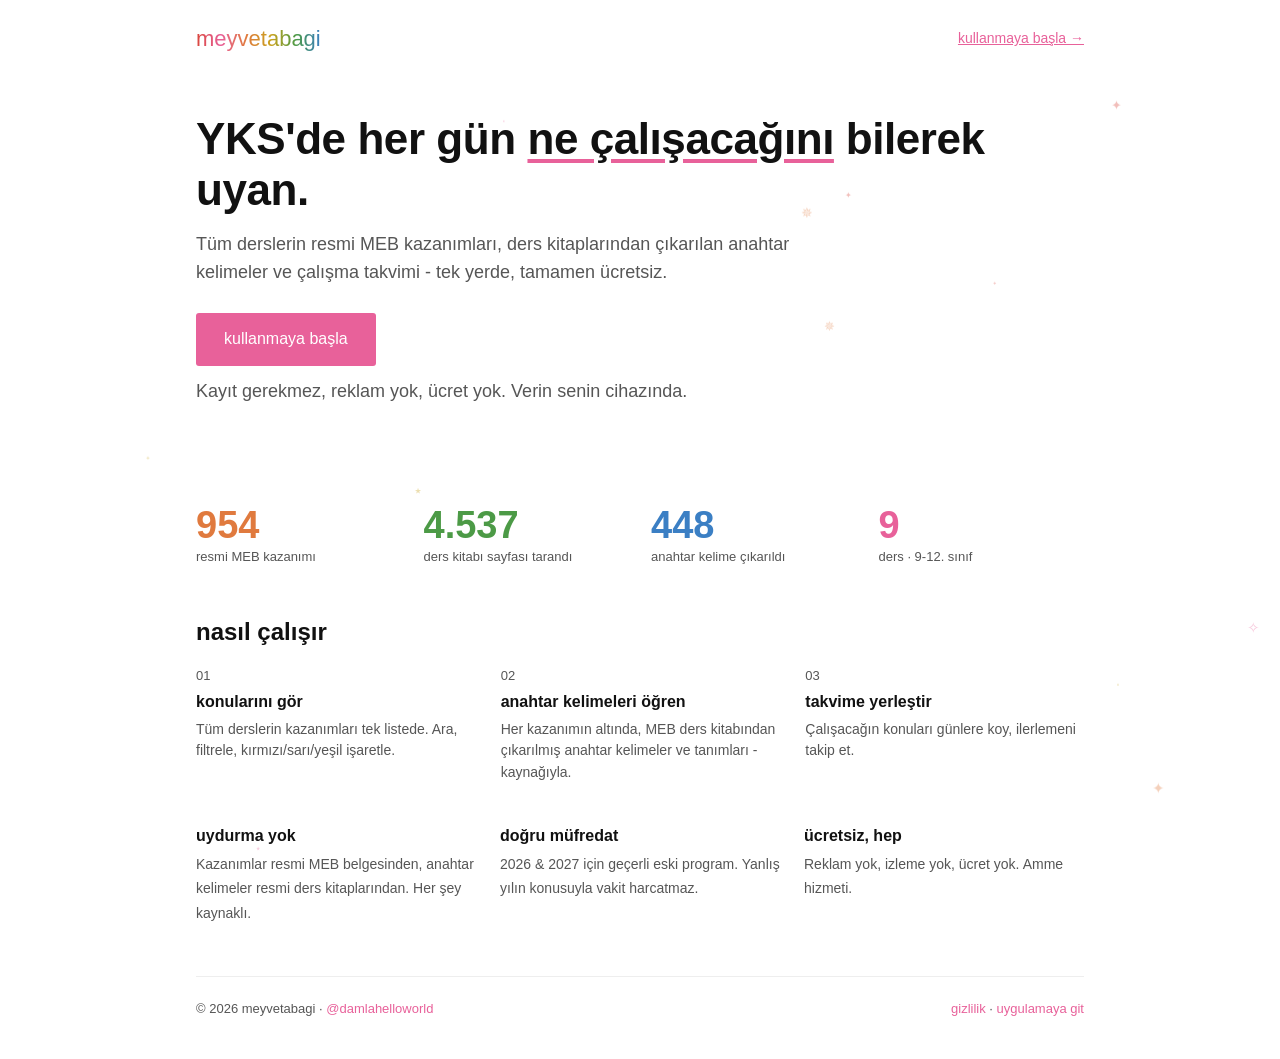
==== index.html @ ead10c21 "root redirect to web landing so clean pages url works" ====
<!doctype html>
<html lang="tr">
<head>
<meta charset="utf-8">
<meta http-equiv="refresh" content="0; url=web/index.html">
<link rel="canonical" href="https://damlahelloworld.github.io/meyvetabagi/web/index.html">
<title>meyvetabagi</title>
</head>
<body><a href="web/index.html">meyvetabagi'ye git →</a></body>
</html>
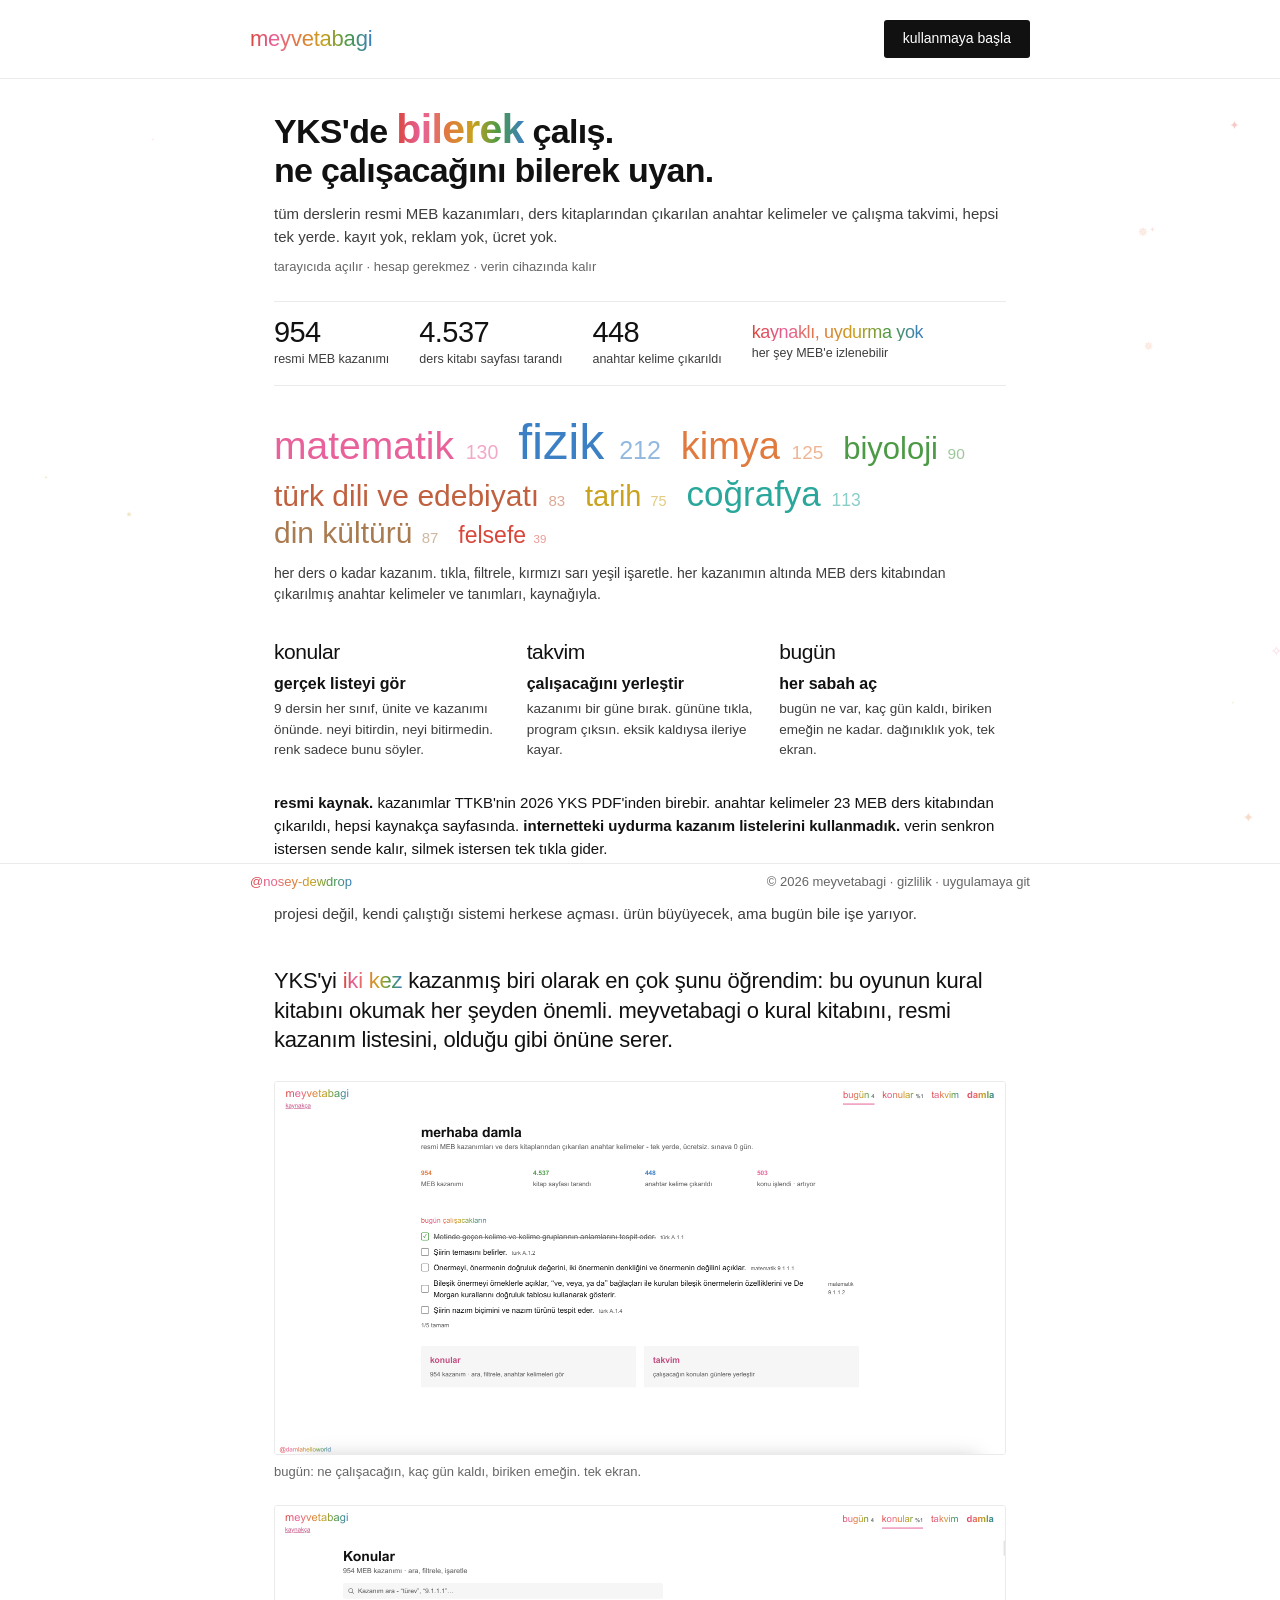
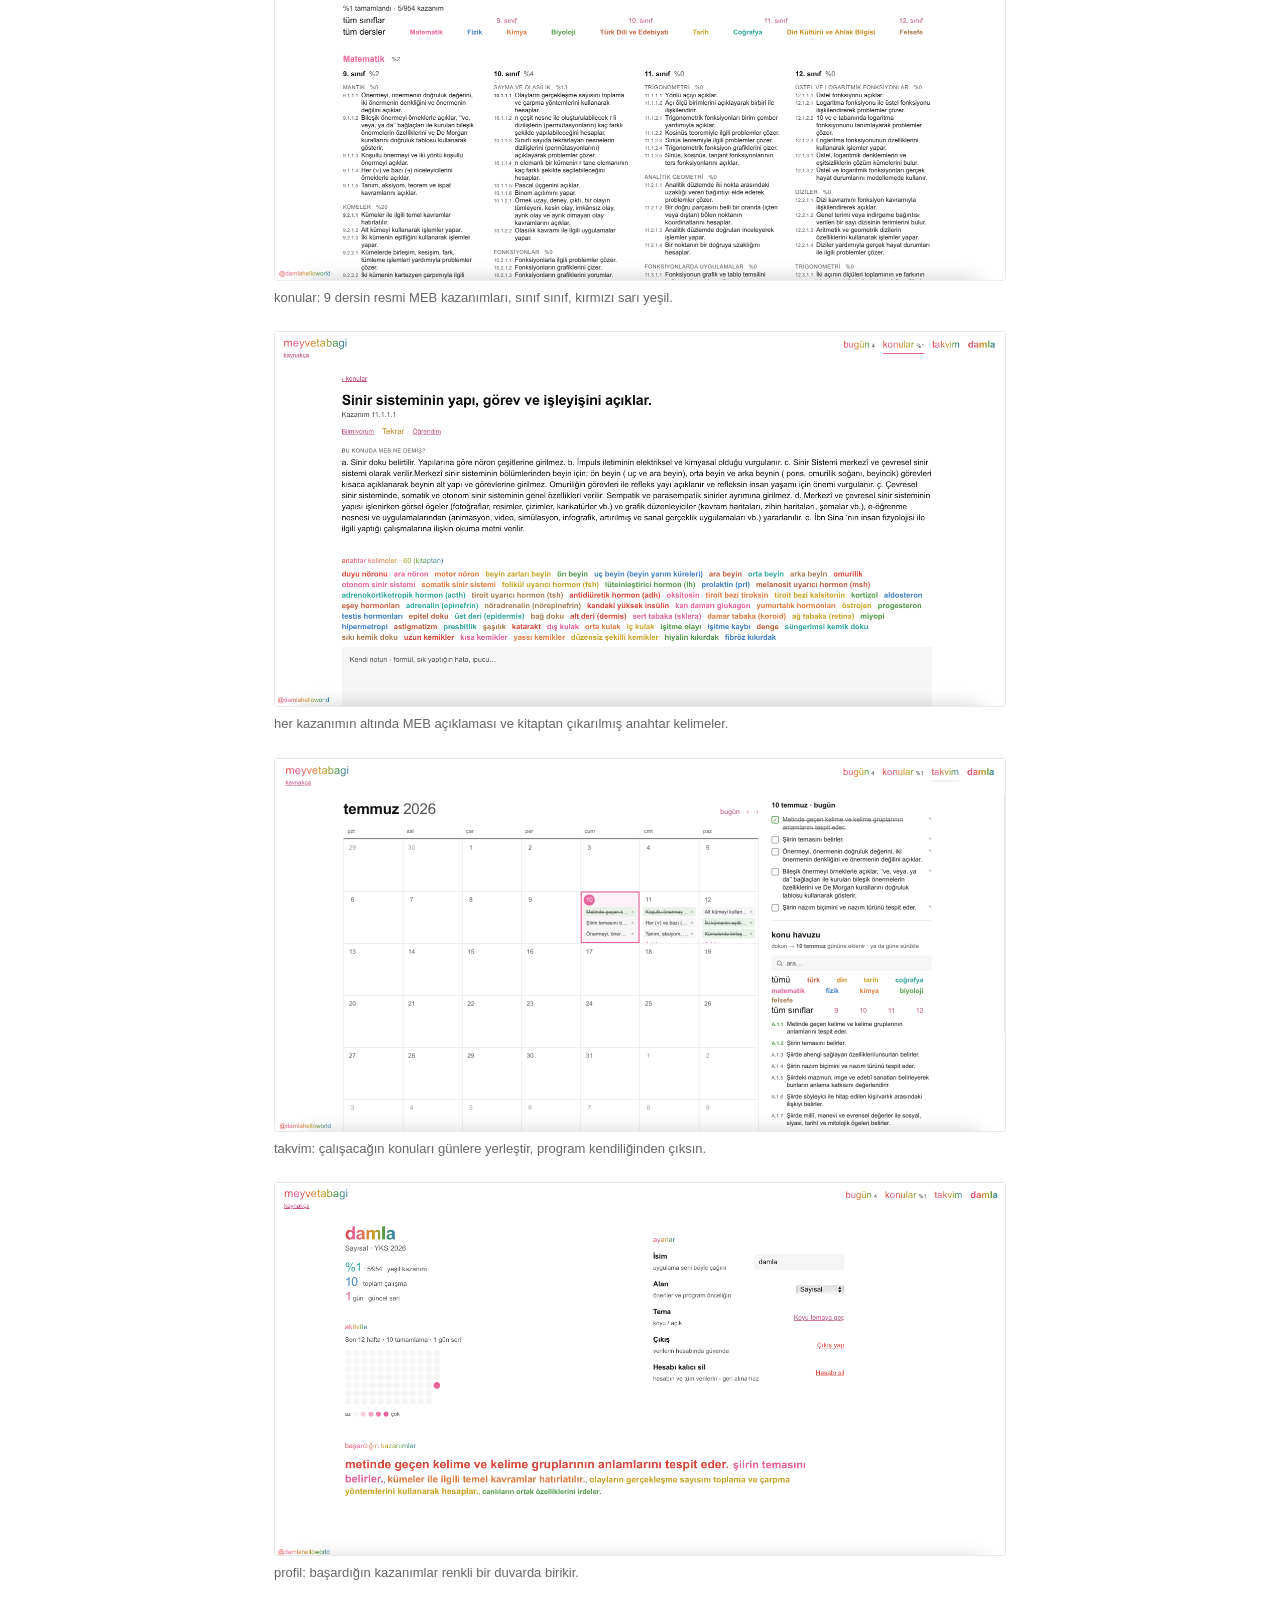
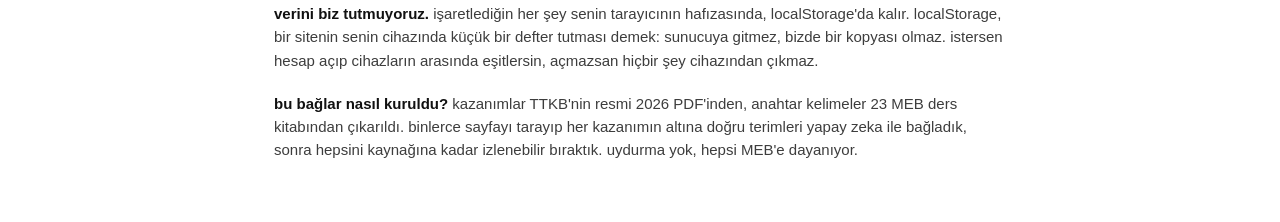
==== commit 4b0b8a66: "rebrand damlahelloworld to noseydewdrop" ====
--- a/index.html
+++ b/index.html
@@ -3,7 +3,7 @@
 <head>
 <meta charset="utf-8">
 <meta http-equiv="refresh" content="0; url=web/index.html">
-<link rel="canonical" href="https://damlahelloworld.github.io/meyvetabagi/web/index.html">
+<link rel="canonical" href="https://nosey-dewdrop.github.io/meyvetabagi/web/index.html">
 <title>meyvetabagi</title>
 </head>
 <body><a href="web/index.html">meyvetabagi'ye git →</a></body>
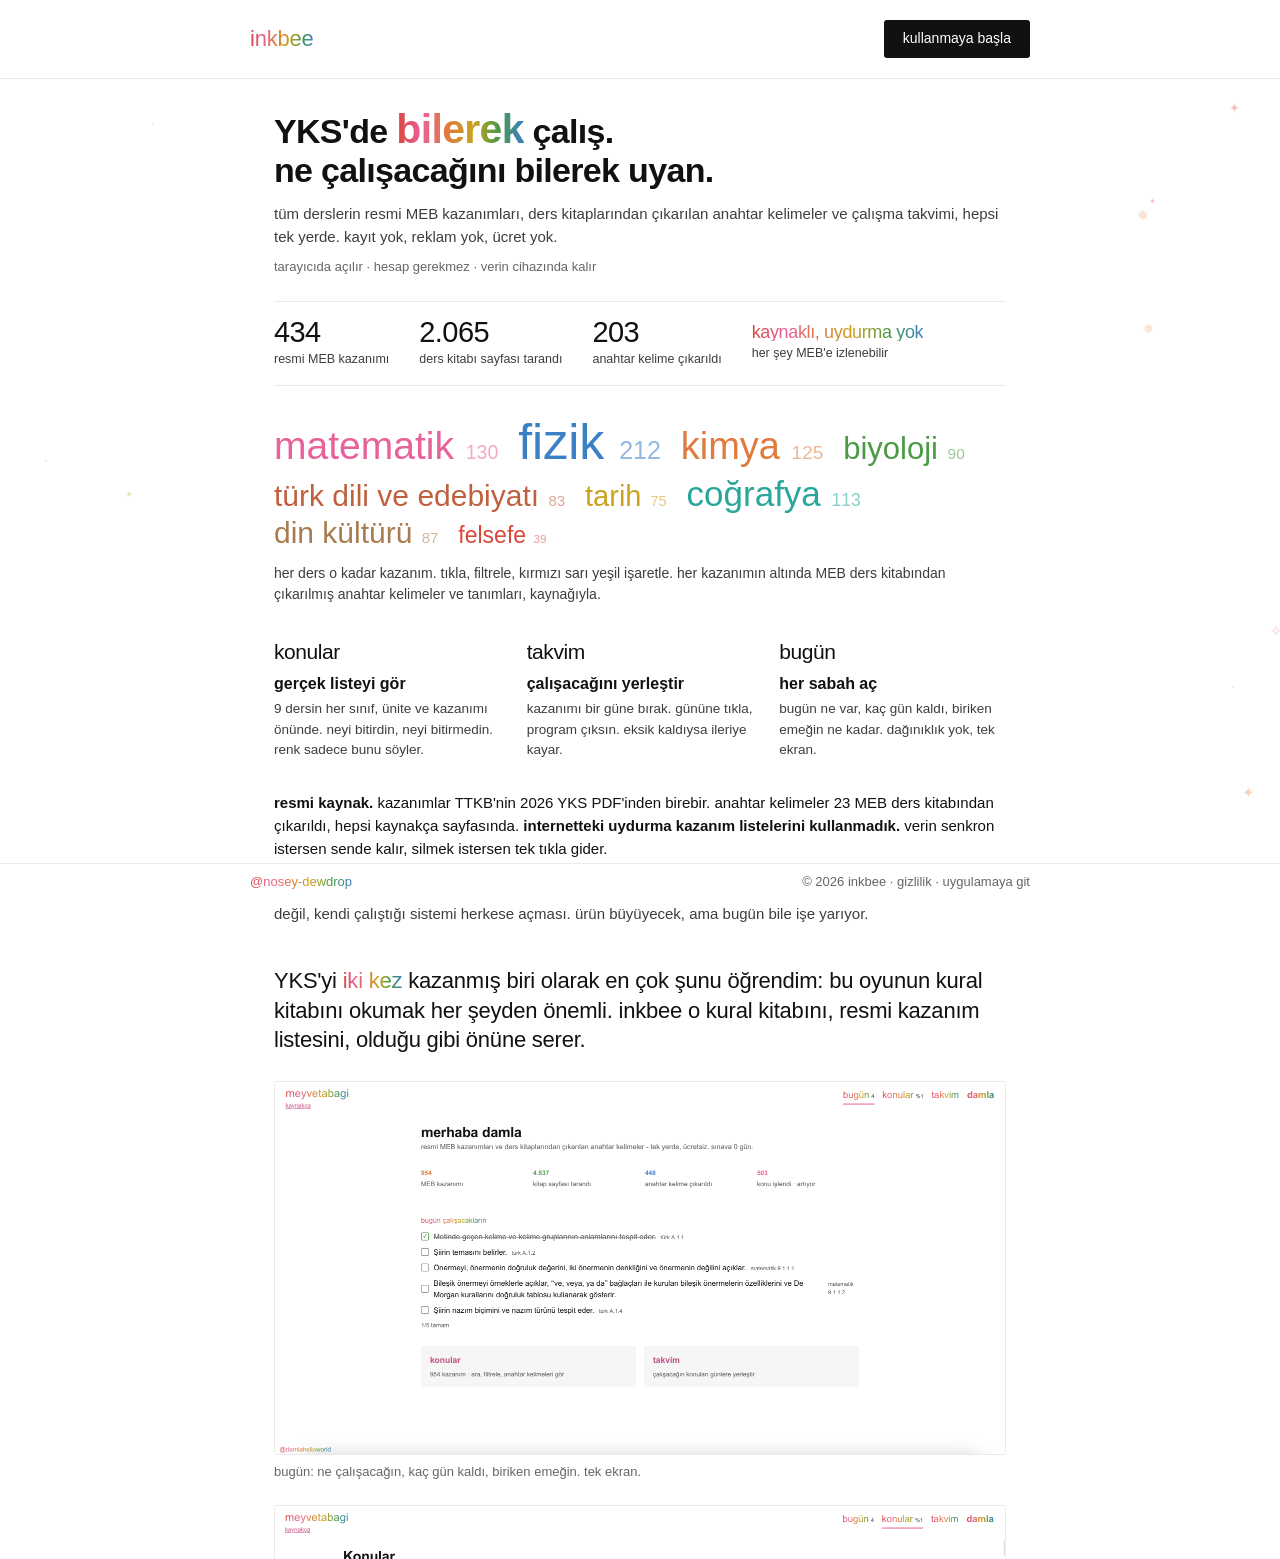
==== commit 5c3a5b1c: "rename meyvetabagi to inkbee" ====
--- a/index.html
+++ b/index.html
@@ -3,8 +3,8 @@
 <head>
 <meta charset="utf-8">
 <meta http-equiv="refresh" content="0; url=web/index.html">
-<link rel="canonical" href="https://nosey-dewdrop.github.io/meyvetabagi/web/index.html">
-<title>meyvetabagi</title>
+<link rel="canonical" href="https://nosey-dewdrop.github.io/inkbee/web/index.html">
+<title>inkbee</title>
 </head>
-<body><a href="web/index.html">meyvetabagi'ye git →</a></body>
+<body><a href="web/index.html">inkbee'ye git →</a></body>
 </html>
